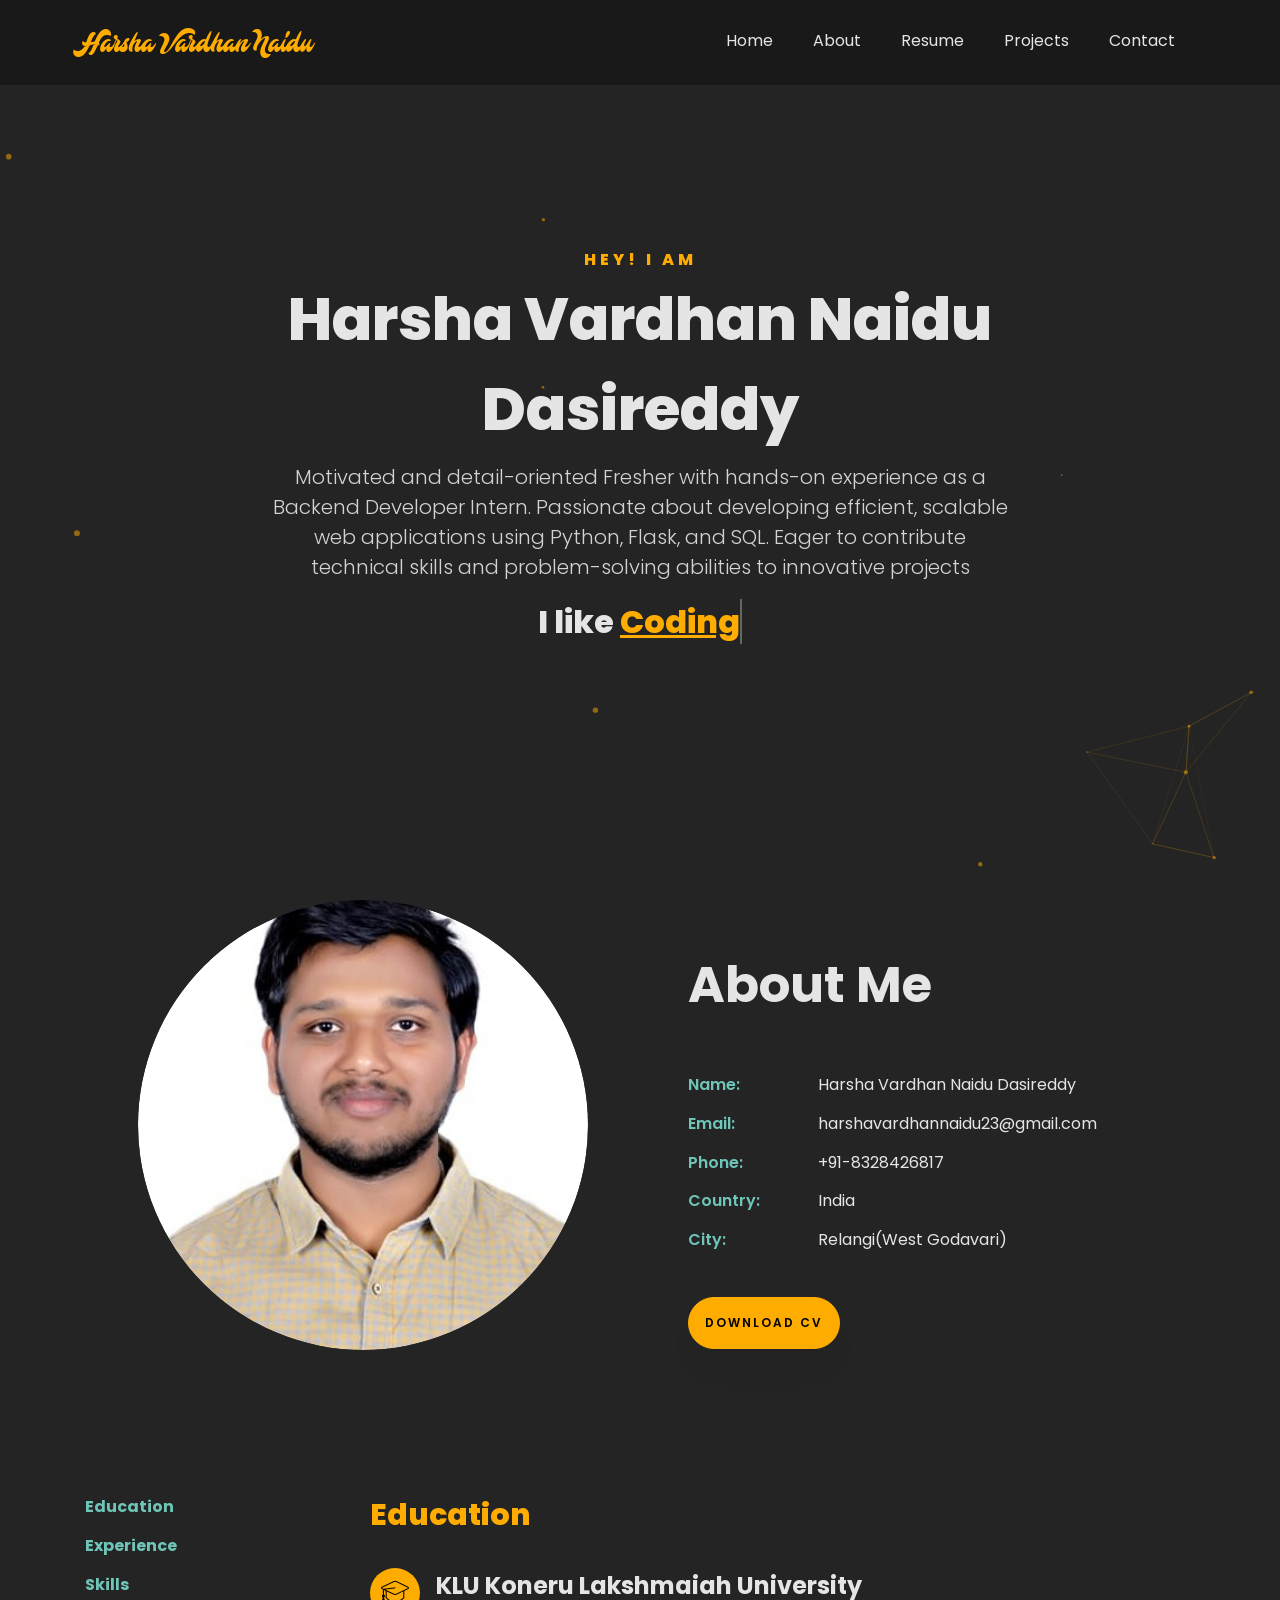
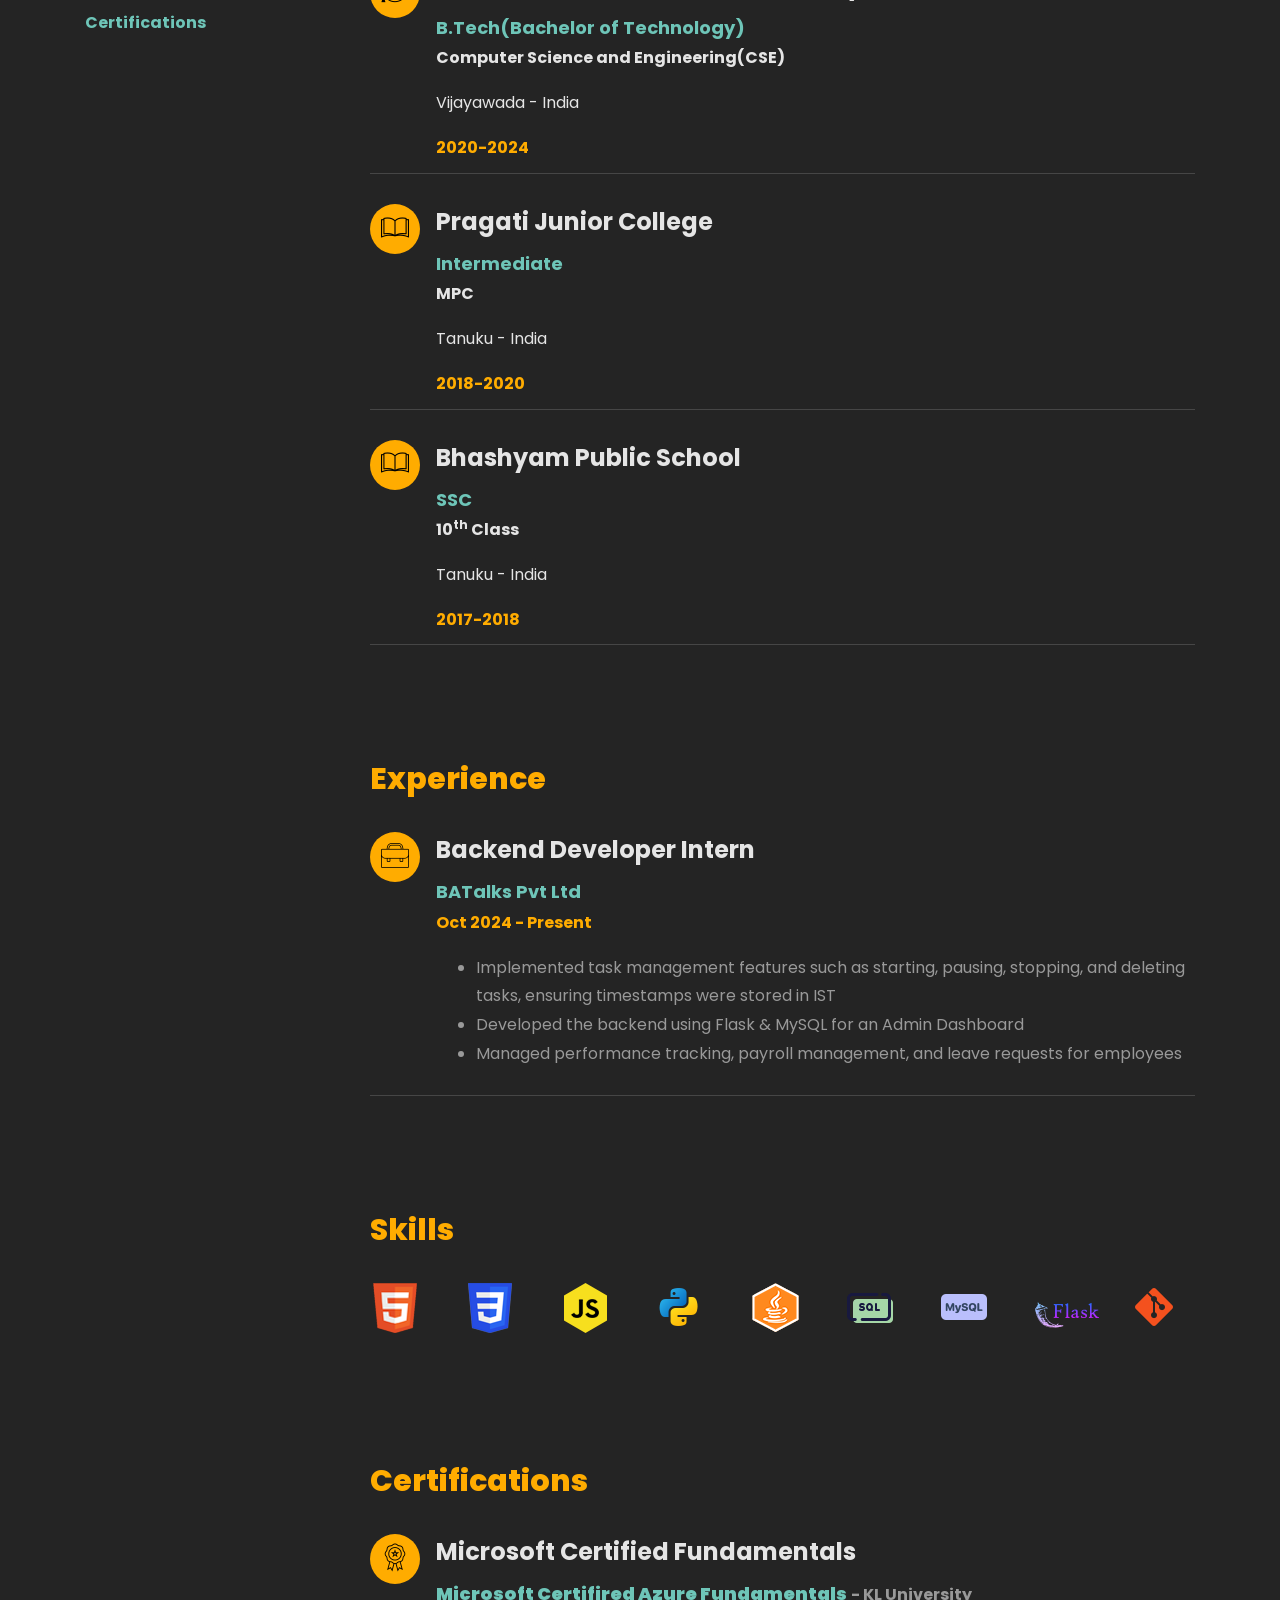
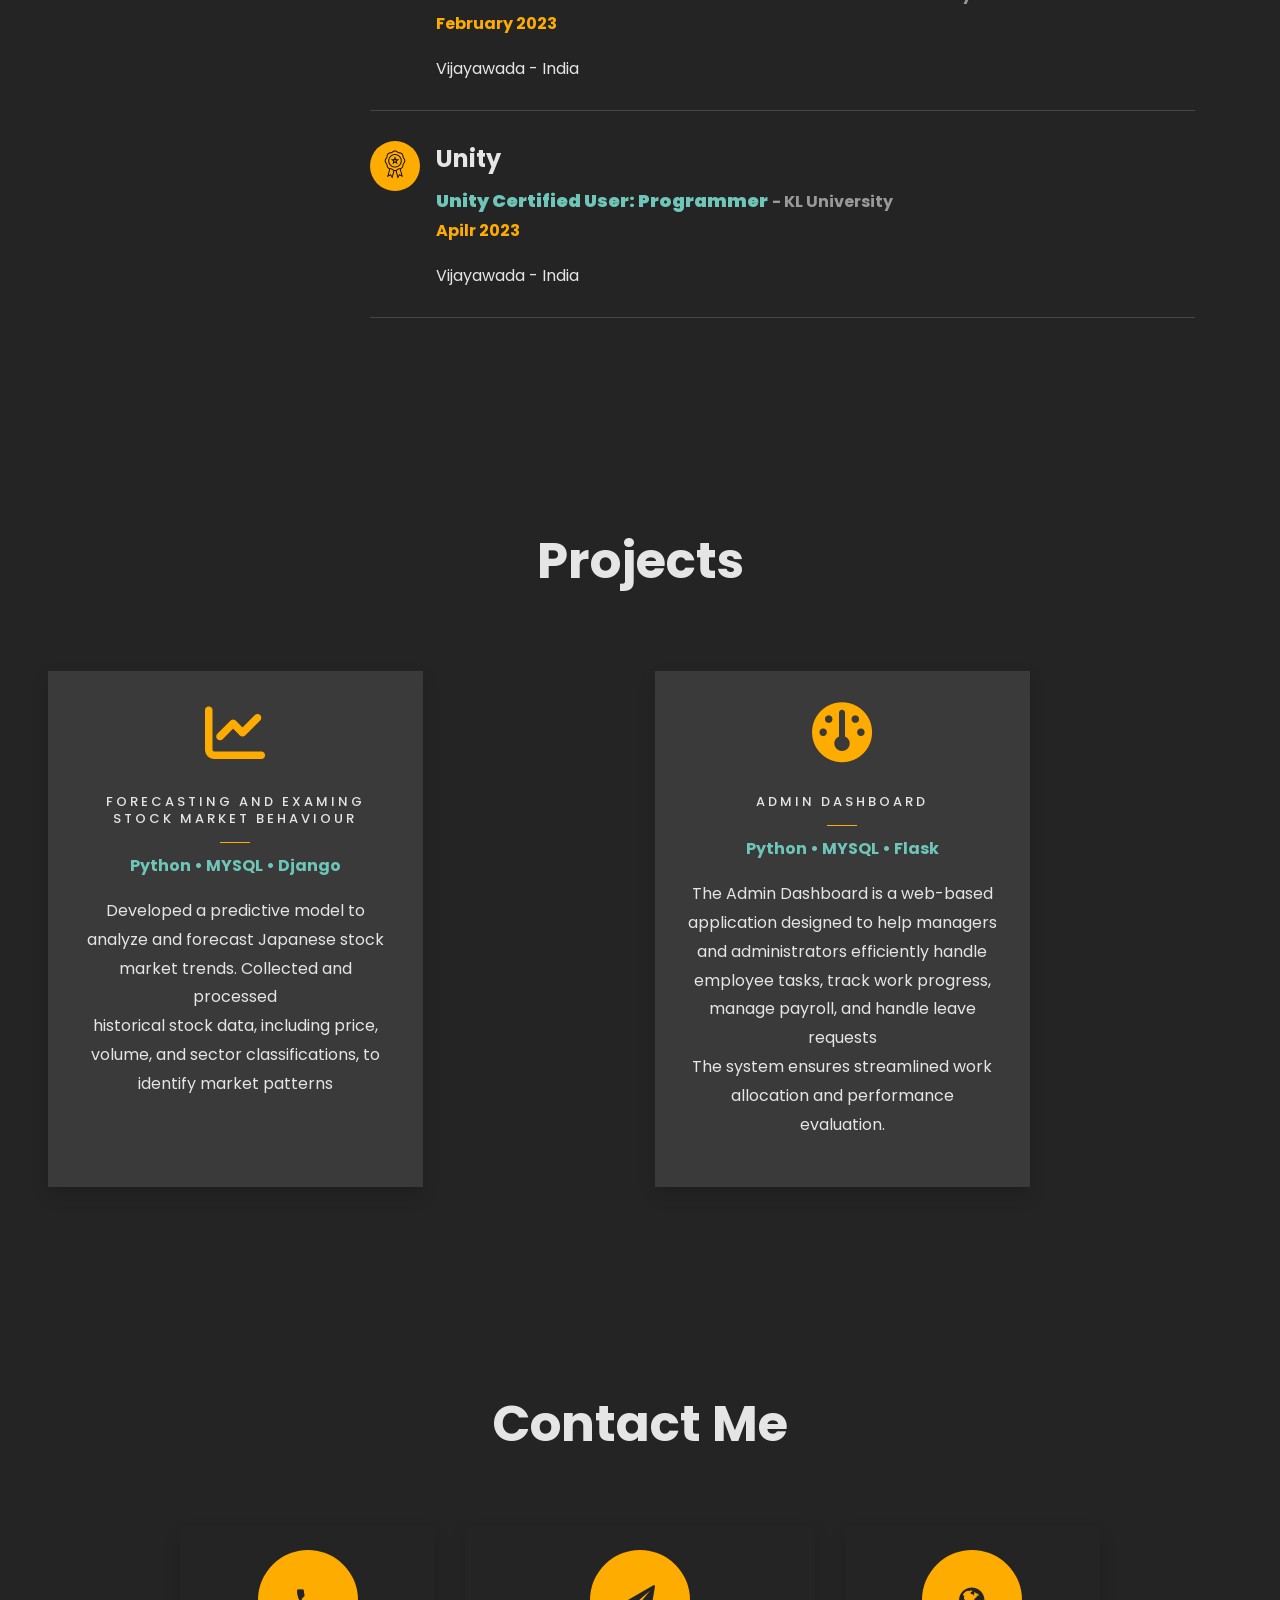
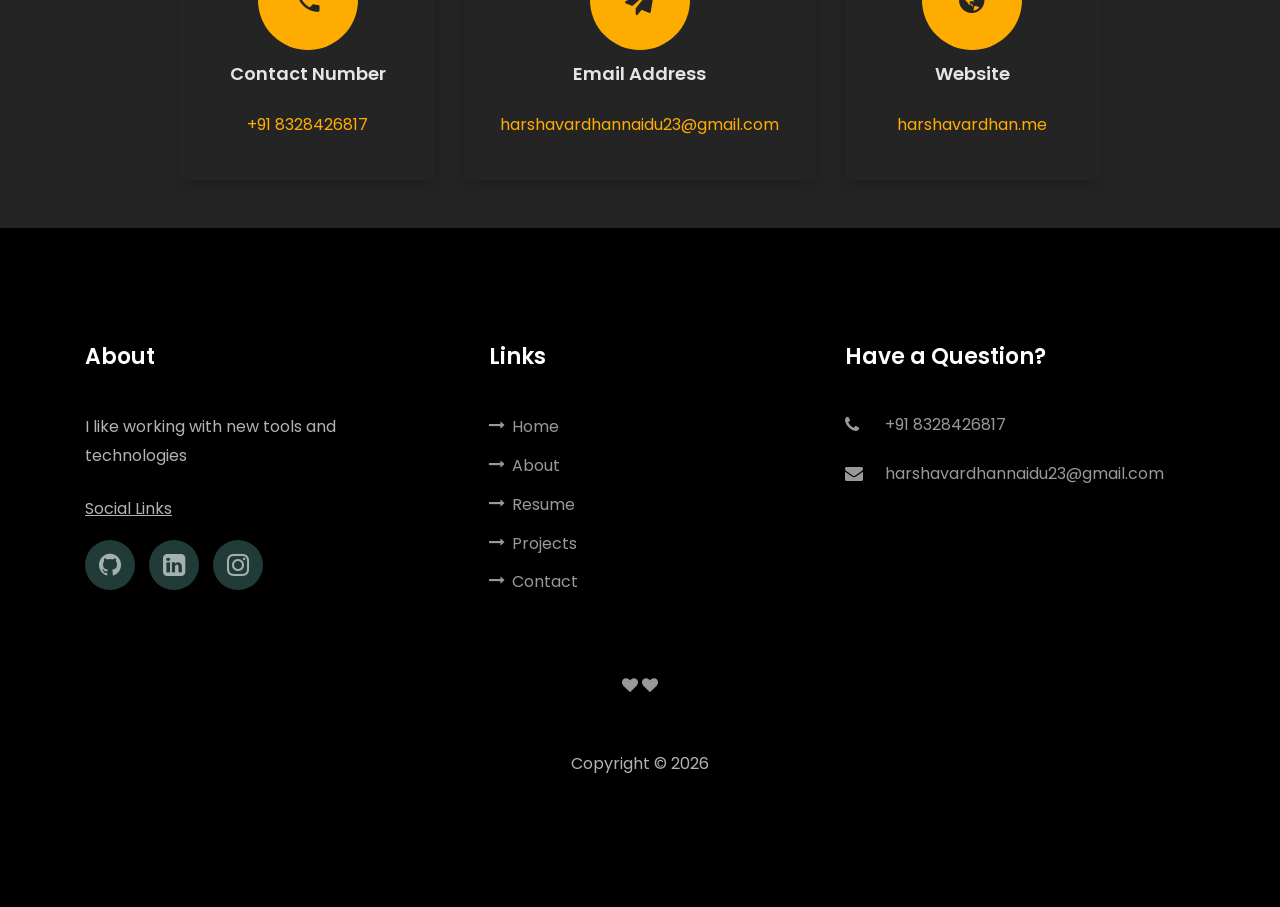
==== index/index.html @ 6cb2d4dc "intial commit" ====
<!DOCTYPE html>
<html lang="en">
  <head>
    <title>Portfolio Site</title>
    <meta charset="utf-8" />
    <meta
      name="viewport"
      content="width=device-width, initial-scale=1, shrink-to-fit=no"
    />

    <meta property="og:title" content="Page Title" />
    <meta property="og:description" content="Personal Site" />

    <link
      href="https://fonts.googleapis.com/css?family=Poppins:100,200,300,400,500,600,700,800,900"
      rel="stylesheet"
    />
    <link rel="stylesheet" href="css/animate.css" />
    <!-- <link rel="icon" href="images/favicon.png" /> -->

    <link rel="stylesheet" href="css/owl.carousel.min.css" />
    <link rel="stylesheet" href="css/owl.theme.default.min.css" />
    <link rel="stylesheet" href="css/magnific-popup.css" />
    <link rel="stylesheet" href="css/aos.css" />
    <link rel="stylesheet" href="css/flaticon.css" />
    <link rel="stylesheet" href="css/icomoon.css" />
    <link rel="stylesheet" href="css/style.css" />
    <link rel="stylesheet" href="https://cdnjs.cloudflare.com/ajax/libs/font-awesome/6.5.1/css/all.min.css">

  </head>

  <body data-spy="scroll" data-target=".site-navbar-target" data-offset="300">
    <nav
      class="navbar navbar-expand-lg navbar-dark bg-dark ftco_navbar ftco-navbar-light site-navbar-target"
      id="ftco-navbar"
    >
      <div class="container">
        <a class="navbar-brand" href="index.html">Harsha Vardhan Naidu</a>
        <button
          class="navbar-toggler js-fh5co-nav-toggle fh5co-nav-toggle"
          type="button"
          data-toggle="collapse"
          data-target="#ftco-nav"
          aria-controls="ftco-nav"
          aria-expanded="false"
          aria-label="Toggle navigation"
        >
          <span class="oi oi-menu"></span> Menu
        </button>

        <div class="collapse navbar-collapse" id="ftco-nav">
          <ul class="navbar-nav nav ml-auto">
            <li class="nav-item">
              <a href="#home-section" class="nav-link"><span>Home</span></a>
            </li>
            <li class="nav-item">
              <a href="#about-section" class="nav-link"><span>About</span></a>
            </li>
            <li class="nav-item">
              <a href="#resume-section" class="nav-link"><span>Resume</span></a>
            </li>
            <li class="nav-item">
              <a href="#project-section" class="nav-link"
                ><span>Projects</span></a
              >
            </li>
            <li class="nav-item">
              <a href="#contact-section" class="nav-link"
                ><span>Contact</span></a
              >
            </li>
          </ul>
        </div>
      </div>
    </nav>

    <!-- particles -->
    <div id="particles-js"></div>

    <section class="hero-wrap js-fullheight">
      <div class="container">
        <div
          class="row no-gutters slider-text js-fullheight justify-content-center align-items-center"
        >
          <div class="col-lg-8 col-md-6 ftco-animate d-flex align-items-center">
            <div class="text text-center">
              <span class="subheading">Hey! I am</span>
              <h1>Harsha Vardhan Naidu Dasireddy</h1>
              <p>Motivated and detail-oriented Fresher with hands-on experience as a Backend Developer Intern. Passionate about developing efficient, scalable web applications using Python, Flask, and SQL. Eager to contribute technical skills and problem-solving abilities to innovative projects</p>
              <h2>
                I like
                <span
                  class="txt-rotate"
                  data-period="2000"
                  data-rotate='[ "Coding", "Software Development", "Problem Solving"]'
                ></span>
              </h2>
              
            </div>
          </div>
        </div>

        <!-- <div class="scrollDown">
          <span></span>
          <span></span>
          <span></span>
        </div> -->
      </div>
      <div class="glyphicon glyphicon-arrow-down"></div>
    </section>

    <section
      class="ftco-about img ftco-section ftco-no-pt ftco-no-pb"
      id="about-section"
    >
      <div class="container">
        <div class="row d-flex no-gutters">
          <div class="col-md-6 col-lg-6 d-flex justify-content-center">
            <div class="img-about img d-flex rounded-circle overflow-hidden" style="width: 450px; height: 450px;">
              <div class="overlay"></div>
              <img 
  src="/portfolio/images/index.jpg" 
  class="img d-flex align-items-center rounded-circle" 
  style="width: 450px; height: 450px; object-fit: cover;" 
  alt="Profile Image">
            </div>
          </div>
          <div class="col-md-6 col-lg-6 pl-md-5 py-5">
            <div class="row justify-content-start pb-3">
              <div class="col-md-12 heading-section ftco-animate">
                <h2 class="mb-4">About Me</h2>
                <p></p>
                <ul class="about-info mt-4 px-md-0 px-2">
                  <li class="d-flex"><span>Name:</span><span>Harsha Vardhan Naidu Dasireddy</span></li>
                  <li class="d-flex">
                    <span>Email:</span><span>harshavardhannaidu23@gmail.com</span>
                  </li>
                  <li class="d-flex">
                    <span>Phone:</span><span>+91-8328426817</span>
                  </li>
                  <li class="d-flex">
                    <span>Country:</span> <span>India</span>
                  </li>
                  <li class="d-flex"><span>City:</span><span>Relangi(West Godavari)</span></li>
                </ul>
              </div>
            </div>
            <div class="counter-wrap ftco-animate d-flex mt-md-3">
              <div class="text">
                <p>
                  <a href="./IT-RESUME.pdf" class="btn btn-primary py-3 px-3">Download CV</a>
                </p>
              </div>
            </div>
          </div>
        </div>
      </div>
    </section>

    <section class="ftco-section ftco-no-pb goto-here" id="resume-section">
      <div class="container">
        <div class="row">
          <div class="col-md-3">
            <nav id="navi">
              <ul>
                <li><a href="#page-1">Education</a></li>
                <li><a href="#page-2">Experience</a></li>
                <li><a href="#page-3">Skills</a></li>
                <li><a href="#page-4">Certifications</a></li>
              </ul>
            </nav>
          </div>
          <div class="col-md-9">
            <div id="page-1" class="page one">
              <h2 class="heading">Education</h2>
              <div class="resume-wrap d-flex ftco-animate">
                <div
                  class="icon d-flex align-items-center justify-content-center"
                >
                  <span class="flaticon-graduation-cap"></span>
                </div>
                <div class="text pl-3">
                  <h2>KLU Koneru Lakshmaiah University</h2>
                  <span class="position">B.Tech(Bachelor of Technology)</span>
                  <p><strong>Computer Science and Engineering(CSE)</strong></p>
                  <p>Vijayawada - India</p>
                  <span class="date">2020-2024</span>
                </div>
              </div>
              <div class="resume-wrap d-flex ftco-animate">
                <div
                  class="icon d-flex align-items-center justify-content-center"
                >
                  <span class="flaticon-book"></span>
                </div>
                <div class="text pl-3">
                  <h2>Pragati Junior College</h2>
                  <span class="position">Intermediate</span>
                  <p><strong>MPC</strong></p>
                  <p>Tanuku - India</p>
                  <span class="date">2018-2020</span>
                </div>
              </div>
              <div class="resume-wrap d-flex ftco-animate">
                <div
                  class="icon d-flex align-items-center justify-content-center"
                >
                  <span class="flaticon-book"></span>
                </div>
                <div class="text pl-3">
                  <h2>Bhashyam Public School</h2>
                  <span class="position">SSC</span>
                  <p><strong>10<sup>th</sup> Class</strong></p>
                  <p>Tanuku - India</p>
                  <span class="date">2017-2018</span>
                </div>
              </div>
            </div>

            <div id="page-2" class="page two">
              <h2 class="heading">Experience</h2>
              <div class="resume-wrap d-flex ftco-animate">
                <div
                  class="icon d-flex align-items-center justify-content-center"
                >
                  <span class="flaticon-suitcase"></span>
                </div>
                <div class="text pl-3">
                  <h2> Backend Developer Intern</h2>
                  <span class="position">BATalks Pvt Ltd</span>
                  <p class="date">Oct 2024 - Present</p>
                  <ul>
                    <li>
                      Implemented task management features such as starting, pausing, stopping, and deleting tasks, ensuring timestamps were stored in IST
                    </li>
                    <li>
                      Developed the backend using Flask & MySQL for an Admin Dashboard
                    </li>
                    <li>
                      Managed performance tracking, payroll management, and leave requests for employees
                    </li>
                  </ul>
                </div>
              </div>
            </div>
            <div id="page-3" class="page three">
              <h2 class="heading">Skills</h2>
              <!-- Skill Section --> 
              <div class="row mb-4 ftco-animate">
                <div class="col">
                  <img
                    class="img-fluid grow"
                    src="images/skills/html.png"
                    title="HTML"
                  />
                </div>
                <div class="col">
                  <img
                    class="img-fluid grow"
                    src="images/skills/css.png"
                    title="CSS"
                  />
                </div>
               
                  <div class="col">
                    <img
                      class="img-fluid grow"
                      src="images/skills/javascript.png"
                      title="JavaScript"
                    />
                  </div>
              
                <div class="col">
                  <img
                    class="img-fluid grow"
                    src="images/skills/icons8-python-48.png"
                    title="Python"
                  />
                </div>
                <div class="col">
                  <img
                    class="img-fluid grow"
                    src="images/skills/java.png"
                    title="Java"
                  />
                </div>
                <div class="col">
                  <img
                    class="img-fluid grow"
                    src="images/skills/icons8-sql-48.png"
                    title="SQL"
                  />
                </div>
                <div class="col">
                  <img
                    class="img-fluid grow"
                    src="images/skills/icons8-mysql-48.png"
                    title="MYSQL"
                  />
                </div>
                <div class="col">
                  <img
                    class="img-fluid grow"
                    src="images/skills/icons8-flask-64.png"
                    title="SQL"
                  />
                </div>
                <div class="col">
                  <img
                    class="img-fluid grow"
                    src="images/skills/icons8-git-48.png"
                    title="Git"
                  />
                </div>
              </div>
            </div>
            <div id="page-4" class="page four">
              <h2 class="heading">Certifications</h2>
              <div class="resume-wrap d-flex ftco-animate">
                <div
                  class="icon d-flex align-items-center justify-content-center"
                >
                  <span class="flaticon-medal"></span>
                </div>
                <div class="text pl-3">
                  <h2>Microsoft Certified Fundamentals</h2>
                  <span class="position"><strong>Microsoft Certifired Azure Fundamentals</strong></span>
                  <span><strong> - KL University</strong></span>
                  <p class="date">February 2023</p>
                  <p>Vijayawada - India</p>
                </div>
              </div>
              <div class="resume-wrap d-flex ftco-animate">
                <div
                  class="icon d-flex align-items-center justify-content-center"
                >
                <span class="flaticon-medal"></span>
                </div>
                <div class="text pl-3">
                  <h2>Unity</h2>
                  <span class="position"><strong>Unity Certified User: Programmer</strong></span>
                  <span><strong> - KL University</strong></span>
                  <p class="date">Apilr 2023</p>
                  <p>Vijayawada - India</p>
                </div>
              </div>
            </div>
          </div>
        </div>
      </div>
    </section>

    <section class="ftco-section" id="project-section" style="align-items: center;">
      <div class="container-fluid px-md-5">
        <div class="row justify-content-center py-5 mt-5">
          <div class="col-md-12 heading-section text-center ftco-animate">
            <h2 class="mb-4">Projects</h2>
          </div>
        </div>
        <div class="row">
          <div class="col-md-4 text-center d-flex ftco-animate">
            <a class="services-1 shadow">
              <span class="icon">
                <i class="fas fa-chart-line"></i>
              </span>
              <div class="desc">
                <h3 class="mb-4">Forecasting And Examing Stock Market Behaviour</h3>
                <p><strong>Python • MYSQL • Django</strong></p>
                <p>
                  Developed a predictive model to analyze and forecast Japanese stock market trends. Collected and
                  processed<br />
                  historical stock data, including price, volume, and sector classifications, to identify
                  market patterns 
                  
                </p>
              </div>
            </a>
          </div>
          <div class="col-md-4 text-center d-flex mx-auto ftco-animate">
            <a
              target="_blank"
              class="services-1 shadow"
            >
              <span class="icon">
                <i class="fa fa-dashboard"></i> <!-- Alternative -->
              </span>
              <div class="desc">
                <h3 class="mb-4">Admin Dashboard</h3>
                <p><strong>Python • MYSQL • Flask </strong></p>
                <p>
                  The Admin Dashboard is a web-based application designed to help managers and administrators
                   efficiently handle employee tasks, track work progress, manage payroll, and handle leave
                    requests<br />The system ensures streamlined work allocation and performance evaluation.
                </p>
              </div>
            </a>
          </div>
      </div>
    </section>

    <section
      class="ftco-section contact-section ftco-no-pb"
      id="contact-section"
    >
      <div class="container">
        <div class="row justify-content-center mb-4 pb-3">
          <div class="col-md-7 heading-section text-center ftco-animate">
            <h2 class="mb-4">Contact Me</h2>
          </div>
        </div>

        <div class="row d-flex justify-content-center contact-info mb-5">
          <div class="col-md-6 col-lg-3 d-flex ftco-animate">
            <div class="align-self-stretch box text-center p-4 shadow">
              <div
                class="icon d-flex align-items-center justify-content-center"
              >
                <span class="icon-phone2"></span>
              </div>
              <div>
                <h3 class="mb-4">Contact Number</h3>
                <p><a>+91 8328426817</a></p>
              </div>
            </div>
          </div>
          <div class="col-md-6 col-lg-4 d-flex ftco-animate">
            <div class="align-self-stretch box text-center p-4 shadow">
              <div
                class="icon d-flex align-items-center justify-content-center"
              >
                <span class="icon-paper-plane"></span>
              </div>
              <div>
                <h3 class="mb-4">Email Address</h3>
                <p><a href="">harshavardhannaidu23@gmail.com</a></p>
              </div>
            </div>
          </div>
          <div class="col-md-6 col-lg-3 d-flex ftco-animate">
            <div class="align-self-stretch box text-center p-4 shadow">
              <div
                class="icon d-flex align-items-center justify-content-center"
              >
                <span class="icon-globe"></span>
              </div>
              <div>
                <h3 class="mb-4">Website</h3>
                <p><a>harshavardhan.me</a></p>
              </div>
            </div>
          </div>
        </div>

        <!-- <div class="row no-gutters block-9">
          <div class="col-md-6 order-md-last d-flex">
            <form
              method="POST"
              action=""
              class="bg-light p-4 p-md-5 contact-form"
            >
              <div class="form-group">
                <input
                  type="text"
                  class="form-control"
                  name="name"
                  placeholder="Your Name"
                  required
                />
              </div>
              <div class="form-group">
                <input
                  type="email"
                  class="form-control"
                  name="email"
                  placeholder="Your Email"
                  required
                />
              </div>
              <div class="form-group">
                <textarea
                  id=""
                  cols="30"
                  rows="7"
                  class="form-control"
                  name="message"
                  placeholder="Message"
                  required
                ></textarea>
              </div>

              <div class="form-group">
                <input
                  type="submit"
                  value="Send Message"
                  class="btn btn-primary py-3 px-5"
                />
                <input type="hidden" name="_next" value="" />
              </div>
            </form>
          </div> -->

          <div class="col-md-6 d-flex">
            <!-- <div
              class="img"
              style="background-image: url(images/about.jpeg)"
            ></div> -->
          </div>
        </div>
      </div>
    </section>

    <footer class="ftco-footer ftco-section">
      <div class="container">
        <div class="row mb-5">
          <div class="col-md">
            <div class="ftco-footer-widget mb-4">
              <h2 class="ftco-heading-2">About</h2>
              <p>I like working with new tools and technologies</p>
              <p class="mt-4"><u>Social Links</u></p>
              <ul
                class="ftco-footer-social list-unstyled float-md-left float-lft"
              >
                <li class="ftco-animate">
                  <a href="https://github.com/2604Harsha" target="_blank"
                    ><span class="icon-github"></span
                  ></a>
                </li>
                <li class="ftco-animate">
                  <a
                    href="https://www.linkedin.com/in/harsha-vardhan-naidu/"
                    target="_blank"
                    ><span class="icon-linkedin-square"></span
                  ></a>
                </li>
                <li class="ftco-animate">

                  <a href="https://www.instagram.com/harsha_naidu_226/"
                  target="_blank"><span class="icon-instagram"></span></a>
                </li>
              </ul>
            </div>
          </div>
          <div class="col-md">
            <div class="ftco-footer-widget mb-4 ml-md-4">
              <h2 class="ftco-heading-2">Links</h2>
              <ul class="list-unstyled">
                <li>
                  <a href="#home-section"
                    ><span class="icon-long-arrow-right mr-2"></span>Home</a
                  >
                </li>
                <li>
                  <a href="#about-section"
                    ><span class="icon-long-arrow-right mr-2"></span>About</a
                  >
                </li>
                <li>
                  <a href="#resume-section"
                    ><span class="icon-long-arrow-right mr-2"></span>Resume</a
                  >
                </li>
                <li>
                  <a href="#project-section"
                    ><span class="icon-long-arrow-right mr-2"></span>Projects</a
                  >
                </li>
                <li>
                  <a href="#contact-section"
                    ><span class="icon-long-arrow-right mr-2"></span>Contact</a
                  >
                </li>
              </ul>
            </div>
          </div>

          <div class="col-md">
            <div class="ftco-footer-widget mb-4">
              <h2 class="ftco-heading-2">Have a Question?</h2>
              <div class="block-23 mb-3">
                <ul>
                  <li>
                    <a
                      ><span class="icon icon-phone"></span
                      ><span class="text">+91 8328426817</span></a
                    >
                  </li>
                  <li>
                    <a href=""
                      ><span class="icon icon-envelope"></span
                      ><span class="text">harshavardhannaidu23@gmail.com</span></a
                    >
                  </li>
                </ul>
              </div>
            </div>
          </div>
        </div>
        <div class="row">
          <div class="col-md-12 text-center">
            <i class="icon-heart color-danger" aria-hidden="true"></i>
            <i class="icon-heart color-danger" aria-hidden="true"></i>
            <p class="mt-5">
              Copyright &copy;
              <script>
                document.write(new Date().getFullYear());
              </script>
            </p>
          </div>
        </div>
      </div>
    </footer>

    <!-- loader -->
    <div id="ftco-loader" class="show fullscreen">
      <svg class="circular" width="48px" height="48px">
        <circle
          class="path-bg"
          cx="24"
          cy="24"
          r="22"
          fill="none"
          stroke-width="4"
          stroke="#eeeeee"
        />
        <circle
          class="path"
          cx="24"
          cy="24"
          r="22"
          fill="none"
          stroke-width="4"
          stroke-miterlimit="10"
          stroke="#F96D00"
        />
      </svg>
    </div>

    <script src="js/jquery.min.js"></script>
    <script src="js/jquery-migrate-3.0.1.min.js"></script>
    <script src="js/bootstrap.min.js"></script>
    <script src="js/jquery.waypoints.min.js"></script>
    <script src="js/jquery.stellar.min.js"></script>
    <script src="js/owl.carousel.min.js"></script>
    <script src="js/jquery.magnific-popup.min.js"></script>
    <script src="js/aos.js"></script>
    <script src="js/jquery.animateNumber.min.js"></script>
    <script src="js/scrollax.min.js"></script>
    <script src="js/particles.min.js"></script>
    <script src="js/app.js"></script>
    <script src="js/main.js"></script>
  </body>
</html>
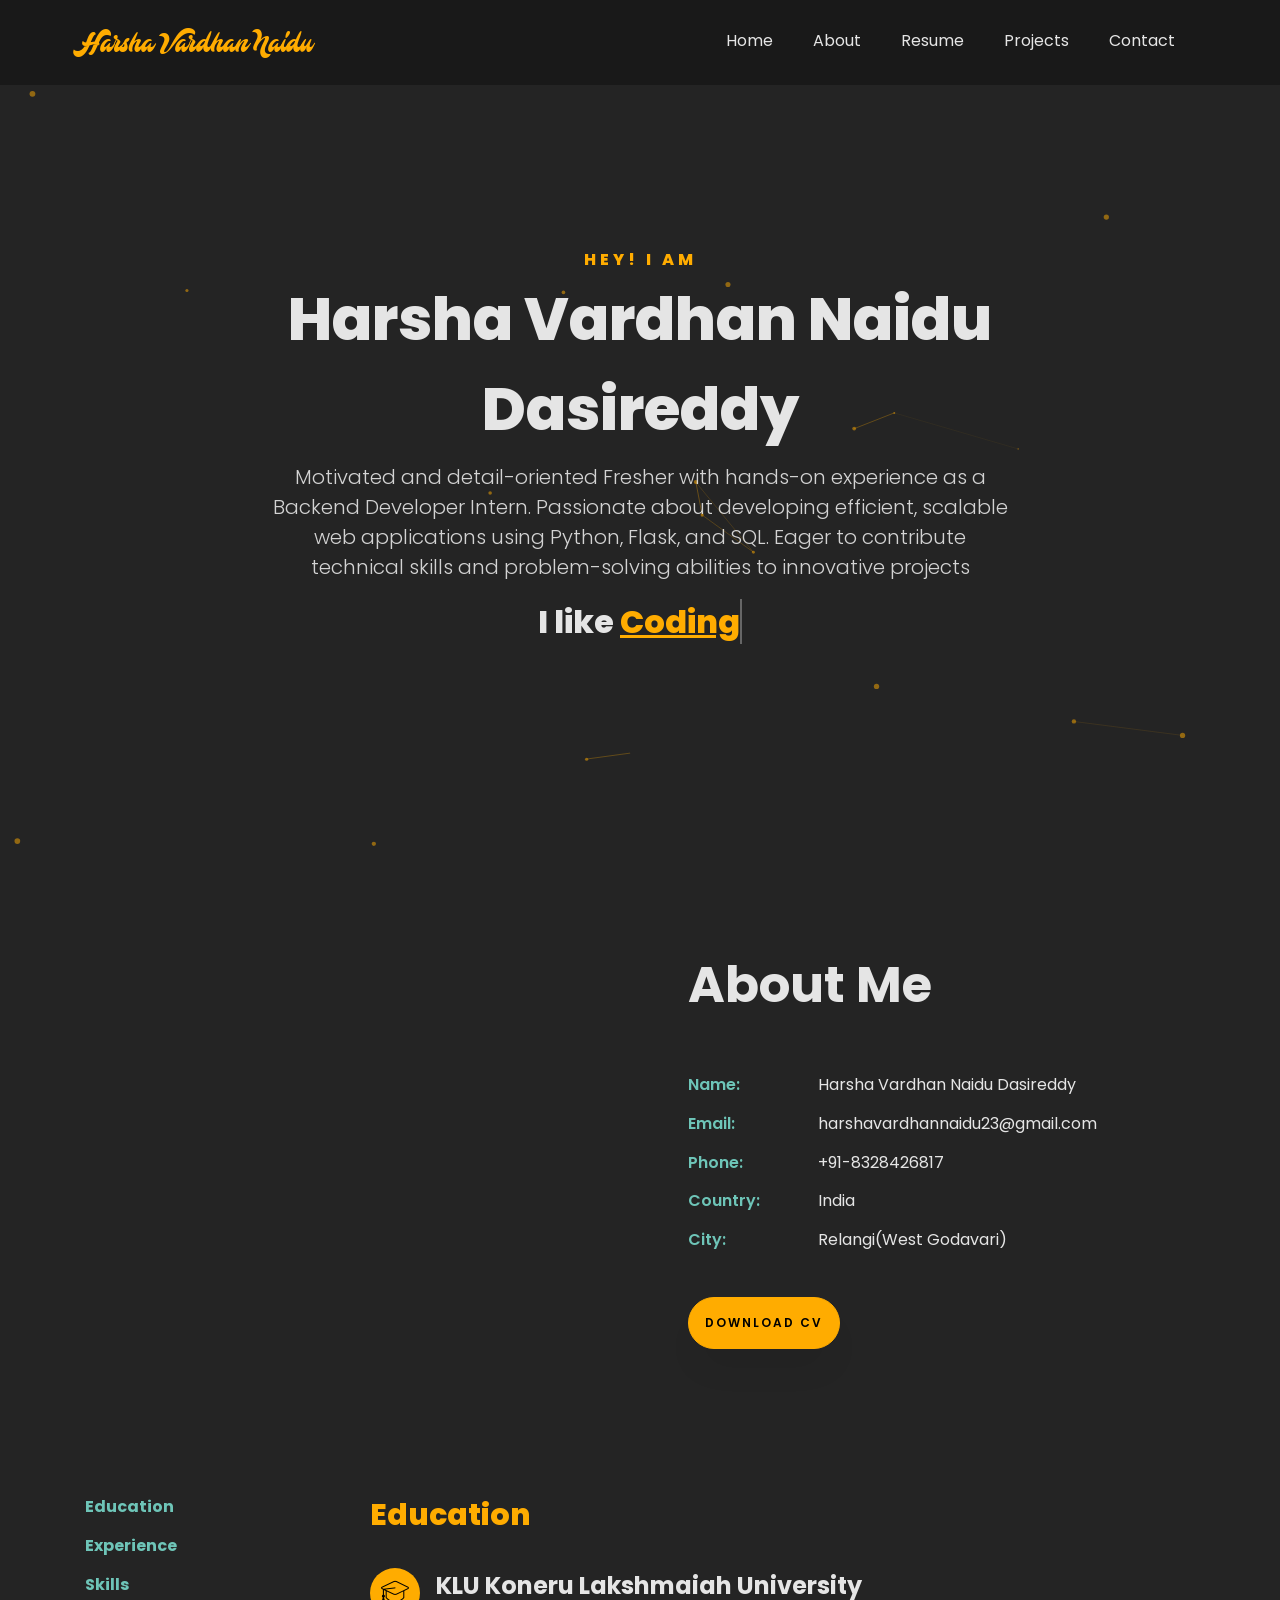
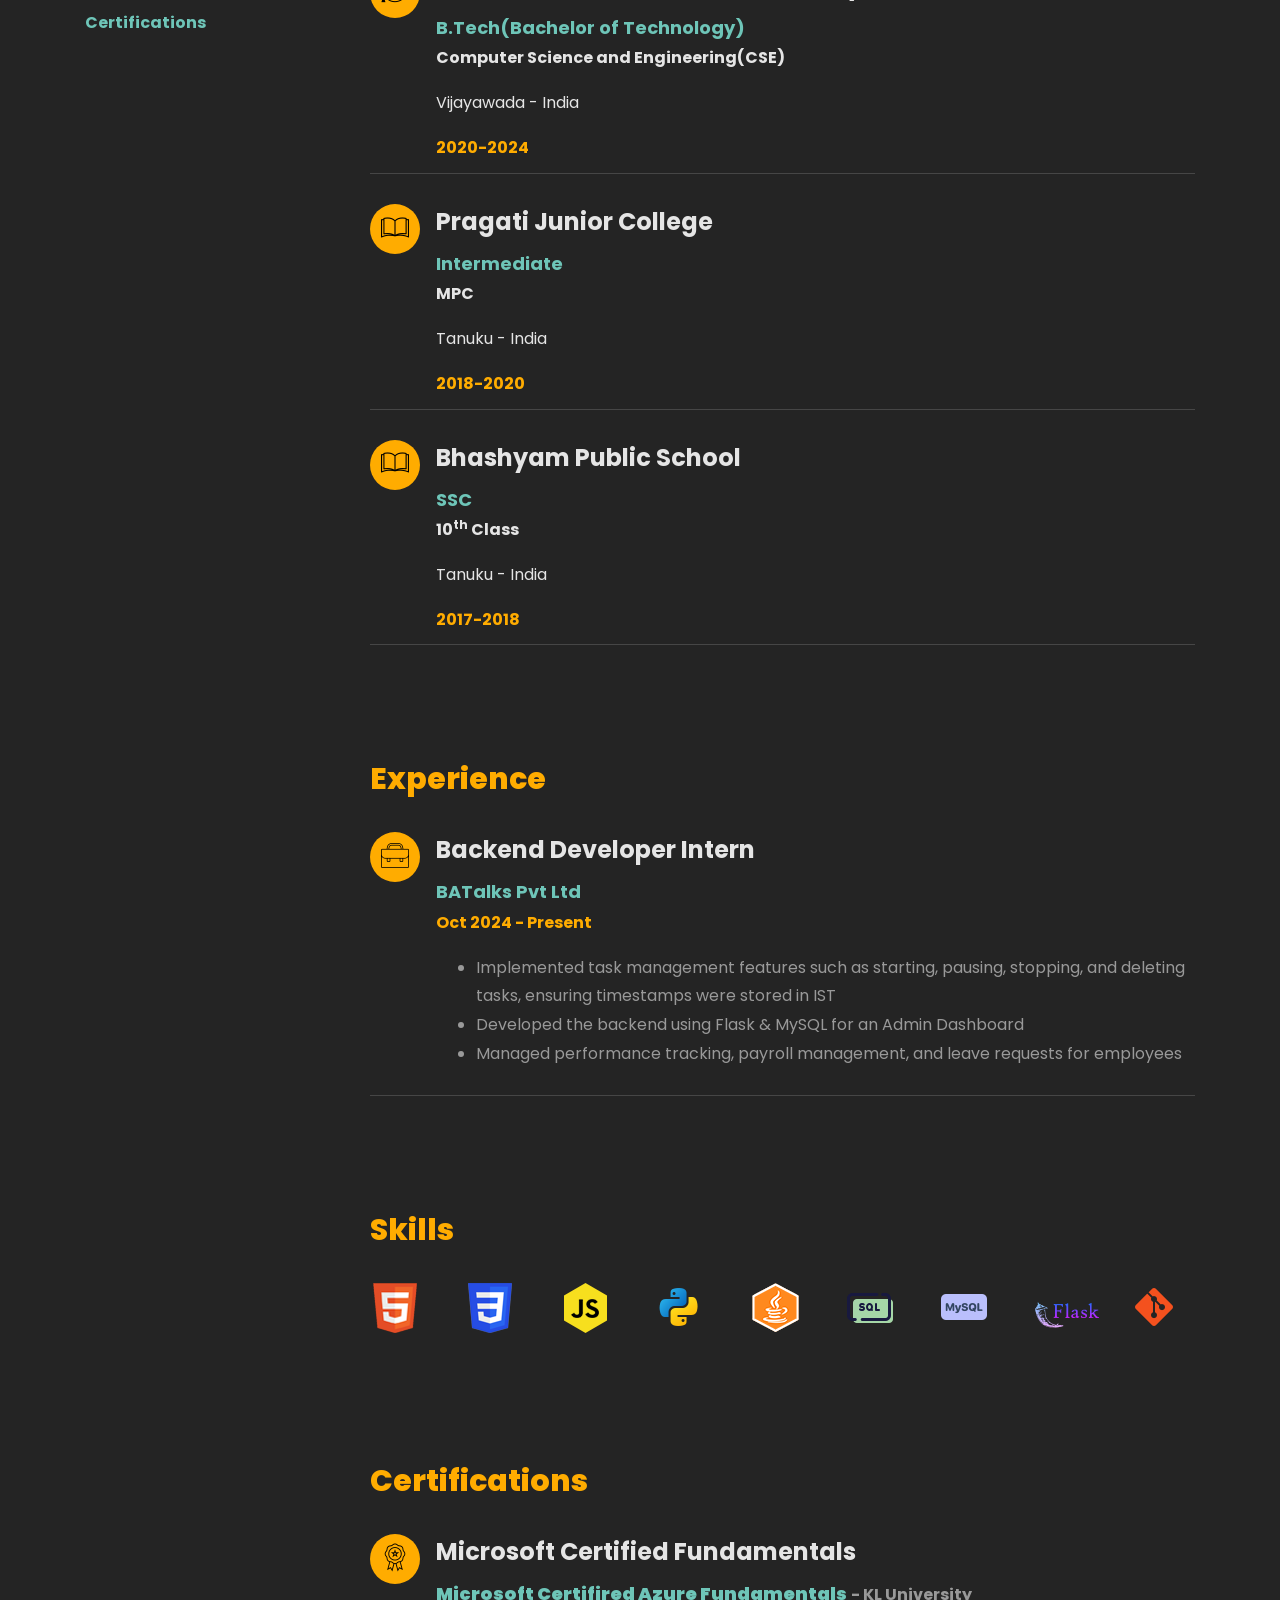
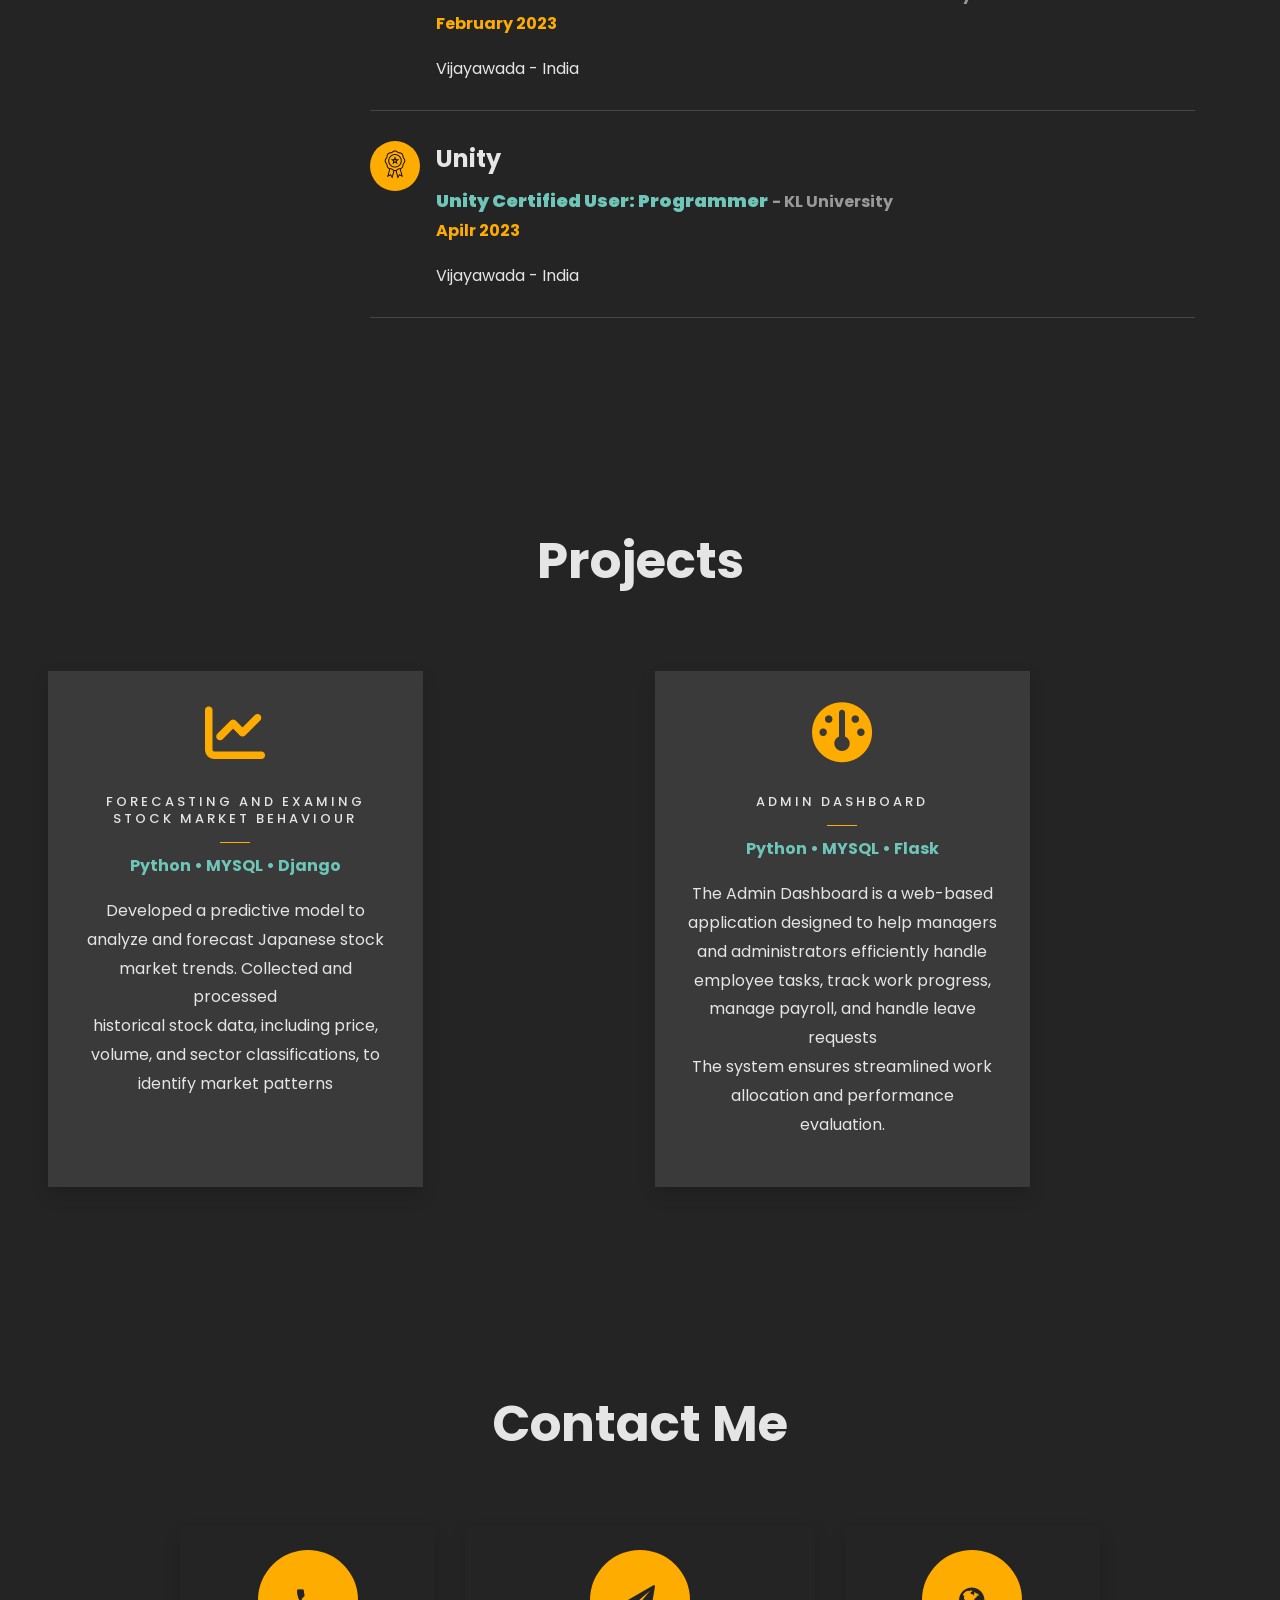
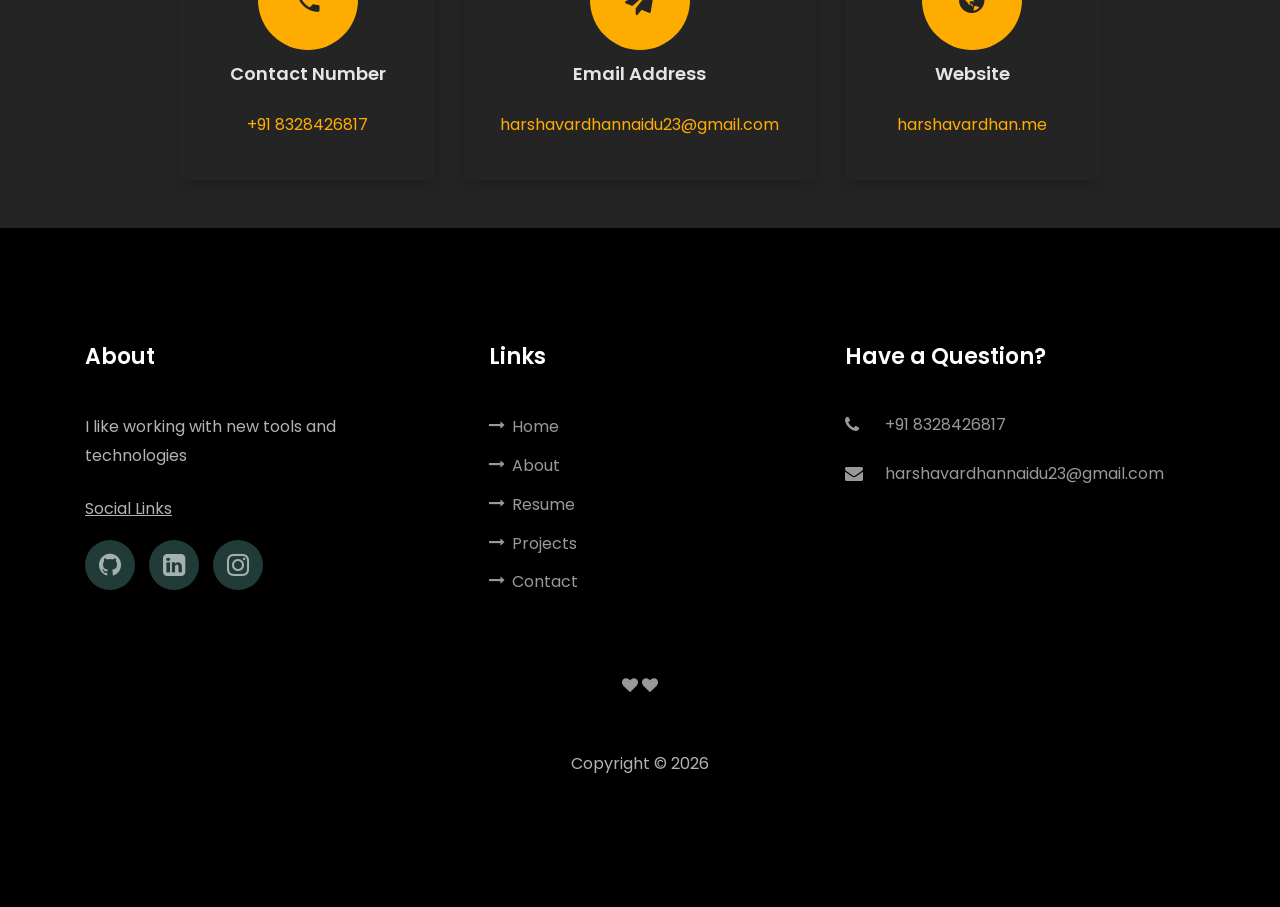
==== commit 0326e134: "first" ====
--- a/index/index.html
+++ b/index/index.html
@@ -119,8 +119,8 @@
             <div class="img-about img d-flex rounded-circle overflow-hidden" style="width: 450px; height: 450px;">
               <div class="overlay"></div>
               <img 
-  src="/portfolio/images/index.jpg" 
-  class="img d-flex align-items-center rounded-circle" 
+              src='https://avataaars.io/?avatarStyle=Circle&topType=ShortHairShortCurly&accessoriesType=Round&hairColor=Black&facialHairType=Blank&clotheType=BlazerShirt&eyeType=Default&eyebrowType=Default&mouthType=Default&skinColor=Light'
+  class="img d-flex align-items-center" 
   style="width: 450px; height: 450px; object-fit: cover;" 
   alt="Profile Image">
             </div>
